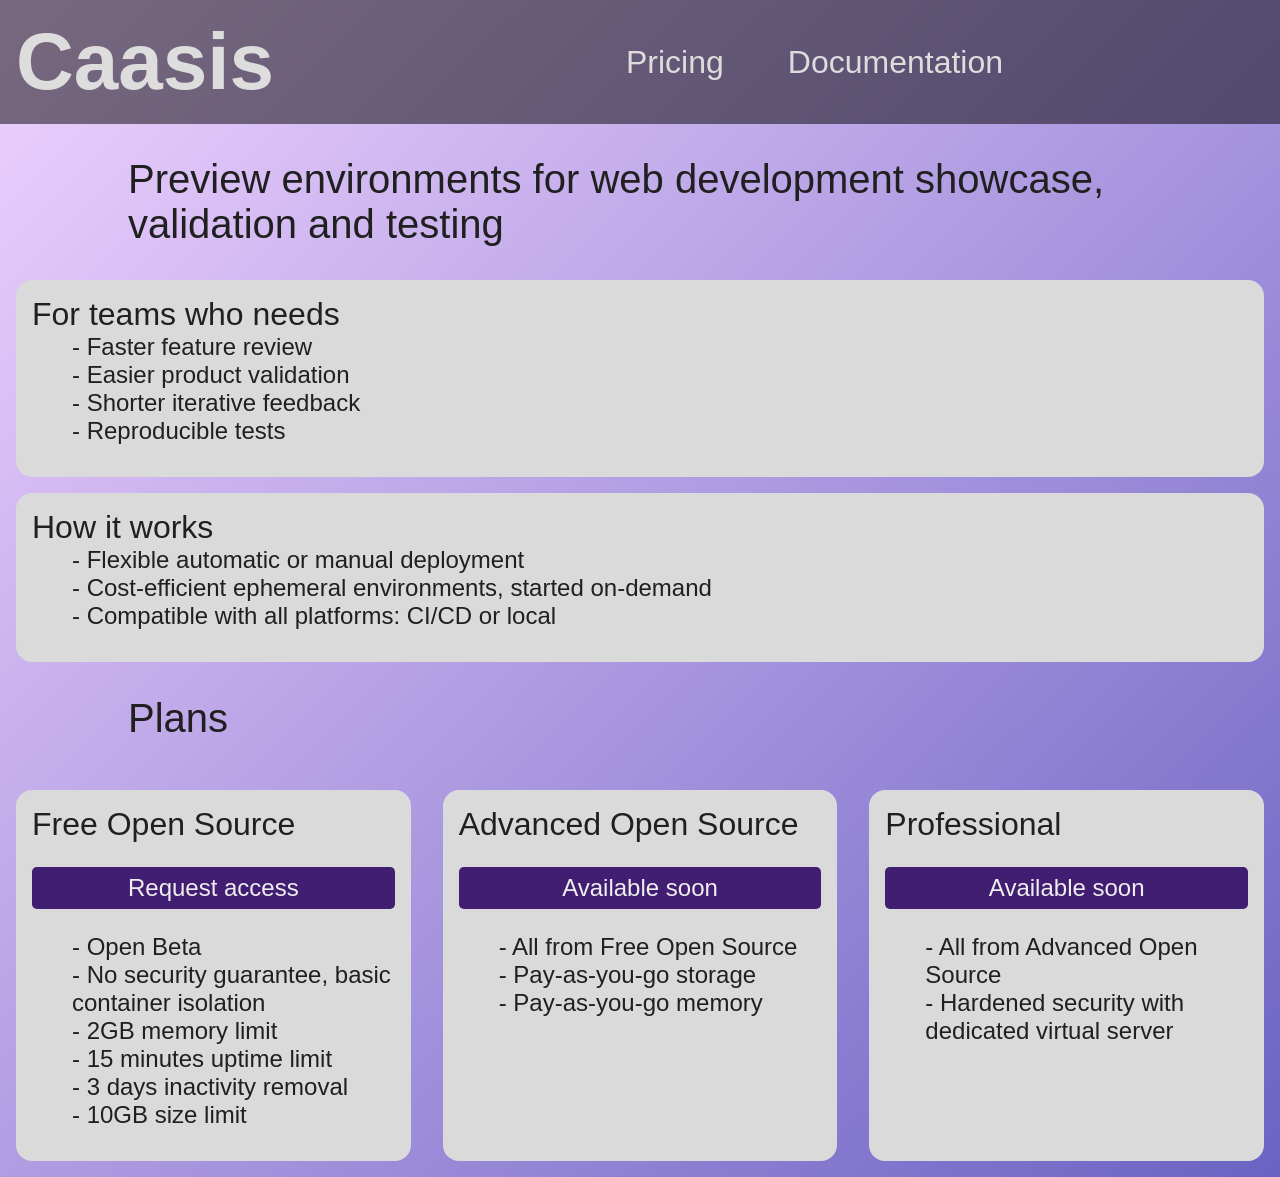
==== index.html @ 5381c2b6 "Initial commit" ====
<!doctype html>
<html lang="">

<head>
  <meta charset="utf-8">
  <meta name="viewport" content="width=device-width, initial-scale=1">
  <title>Caasis - Preview environments</title>
  <link rel="stylesheet" href="style.css">
  <meta name="description" content="">

  <meta property="og:title" content="">
  <meta property="og:type" content="">
  <meta property="og:url" content="">
  <meta property="og:image" content="">
  <meta property="og:image:alt" content="">

  <link rel="icon" href="/favicon.ico" sizes="any">
  <link rel="icon" href="/icon.svg" type="image/svg+xml">
  <link rel="apple-touch-icon" href="icon.png">
  <meta name="theme-color" content="#421e73">
</head>

<body>
  <header>
    <h1><a href="/">Caasis</a></h1>
    <h3><a href="/#pricing">Pricing</a></h3>
    <h3><a href="/docs.html">Documentation</a></h3>
  </header>
  <h2>Preview environments for web development showcase, validation and testing</h2>
  <div class="box">
    <h3>For teams who needs</h3>
    <ul>
      <li>- Faster feature review</li>
      <li>- Easier product validation</li>
      <li>- Shorter iterative feedback</li>
      <li>- Reproducible tests</li>
    </ul>
  </div>
  <div class="box">
    <h3>How it works</h3>
    <ul>
      <li>- Flexible automatic or manual deployment</li>
      <li>- Cost-efficient ephemeral environments, started on-demand</li>
      <li>- Compatible with all platforms: CI/CD or local</li>
    </ul>
  </div>
  <h2 id="pricing">Plans</h2>
  <div class="container">
    <div class="box">
      <h3>Free Open Source</h3>
      <button onclick="window.location.href='mailto:support@caasis.cloud'">Request access</button>
      <ul>
        <li>- Open Beta</li>
        <li>- No security guarantee, basic container isolation</li>
        <li>- 2GB memory limit</li>
        <li>- 15 minutes uptime limit</li>
        <li>- 3 days inactivity removal</li>
        <li>- 10GB size limit</li>
      </ul>
    </div>
    <div class="box">
      <h3>Advanced Open Source</h3>
      <button onclick="window.location.href='mailto:support@caasis.cloud'" disabled>Available soon</button>
      <ul>
        <li>- All from Free Open Source</li>
        <li>- Pay-as-you-go storage</li>
        <li>- Pay-as-you-go memory</li>
      </ul>
    </div>
    <div class="box">
      <h3>Professional</h3>
      <button onclick="window.location.href='mailto:support@caasis.cloud'" disabled>Available soon</button>
      <ul>
        <li>- All from Advanced Open Source</li>
        <li>- Hardened security with dedicated virtual server</li>
      </ul>
    </div>
  </div>
</body>
</html>
---- style.css ----
/*! HTML5 Boilerplate v9.0.1 | MIT License | https://html5boilerplate.com/ */

/* main.css 3.0.0 | MIT License | https://github.com/h5bp/main.css#readme */
/*
 * What follows is the result of much research on cross-browser styling.
 * Credit left inline and big thanks to Nicolas Gallagher, Jonathan Neal,
 * Kroc Camen, and the H5BP dev community and team.
 */

/* ==========================================================================
   Base styles: opinionated defaults
   ========================================================================== */

html {
  color: #202020;
  background: linear-gradient(135deg,#f0d2ff 0%, #6b63c3 100%);
  font-size: 1em;
  font-family: sans-serif;
  padding: 0em;
  position:absolute;
  min-width:100%;
  min-height: 100%;
}

a {
  text-decoration: none;
}

header {
  color: #ddd;
  padding: 1em;
  display: flex;
  align-items: center;
  background: rgb(0 0 0 / 50%);
}

body {
  margin: 0;
}

header h3 {
  margin: 0 1em 0 1em;
}

@media (orientation: portrait) {
  header {
    flex-direction: column;
  }
}

header a {
  color: inherit;
  display: block;
  text-align: center;
  width: 100%;
}

h1 {
  font-size: 5em;
}

h2 {
  font-weight: normal;
  font-size: 2.5em;
  margin-left: 10%;
  margin-right: 10%;
}

h3 {
  font-weight: normal;
  font-size: 2em;
  margin: 0;
}

p {
  font-size: 1.5em;
  margin: 0;
}

button {
  color: #eee;
  font-size: 1.5em;
  background-color: #421e73;
  border-radius: 0.2em;
  border: none;
  padding: 0.3em;
  margin: 1em 0 1em 0;
  width: 100%;
  cursor: pointer;
}

ul {
  margin-top: 0;
}

li {
  font-size: 1.5em;
  list-style-type: none;
}

.box {
  background-color: #dadada;
  border-radius: 1em;
  margin: 1em;
  padding: 1em;
  display: block;
}

.container {
  display: flex;
  place-content: center;
}

.code {
  font-family: monospace;
  font-size: 1rem;
  background-color: #222;
  color: #95d0a3;
  width: 100%;
  border-radius: 0.5rem;
  white-space: pre-wrap;
}

@media (orientation: landscape) {
  .container div {
    width: 100%;
  }
  h1 {
    margin: 0 4em 0 0;
  }
}
@media (orientation: portrait) {
  .container {
    flex-direction: column;
  }

  h1 {
    margin: 0;
  }
}
/*
 * Remove text-shadow in selection highlight:
 * https://twitter.com/miketaylr/status/12228805301
 *
 * Customize the background color to match your design.
 */

::-moz-selection {
  background: #b3d4fc;
  text-shadow: none;
}

::selection {
  background: #b3d4fc;
  text-shadow: none;
}

/*
 * A better looking default horizontal rule
 */

hr {
  display: block;
  height: 1px;
  border: 0;
  border-top: 1px solid #ccc;
  margin: 1em 0;
  padding: 0;
}

/*
 * Remove the gap between audio, canvas, iframes,
 * images, videos and the bottom of their containers:
 * https://github.com/h5bp/html5-boilerplate/issues/440
 */

audio,
canvas,
iframe,
img,
svg,
video {
  vertical-align: middle;
}

/*
 * Remove default fieldset styles.
 */

fieldset {
  border: 0;
  margin: 0;
  padding: 0;
}

/*
 * Allow only vertical resizing of textareas.
 */

textarea {
  resize: vertical;
}

/* ==========================================================================
   Author's custom styles
   ========================================================================== */

/* ==========================================================================
   Helper classes
   ========================================================================== */

/*
 * Hide visually and from screen readers
 */

.hidden,
[hidden] {
  display: none !important;
}

/*
 * Hide only visually, but have it available for screen readers:
 * https://snook.ca/archives/html_and_css/hiding-content-for-accessibility
 *
 * 1. For long content, line feeds are not interpreted as spaces and small width
 *    causes content to wrap 1 word per line:
 *    https://medium.com/@jessebeach/beware-smushed-off-screen-accessible-text-5952a4c2cbfe
 */

.visually-hidden {
  border: 0;
  clip: rect(0, 0, 0, 0);
  height: 1px;
  margin: -1px;
  overflow: hidden;
  padding: 0;
  position: absolute;
  white-space: nowrap;
  width: 1px;
  /* 1 */
}

/*
 * Extends the .visually-hidden class to allow the element
 * to be focusable when navigated to via the keyboard:
 * https://www.drupal.org/node/897638
 */

.visually-hidden.focusable:active,
.visually-hidden.focusable:focus {
  clip: auto;
  height: auto;
  margin: 0;
  overflow: visible;
  position: static;
  white-space: inherit;
  width: auto;
}

/*
 * Hide visually and from screen readers, but maintain layout
 */

.invisible {
  visibility: hidden;
}

/*
 * Clearfix: contain floats
 *
 * The use of `table` rather than `block` is only necessary if using
 * `::before` to contain the top-margins of child elements.
 */

.clearfix::before,
.clearfix::after {
  content: "";
  display: table;
}

.clearfix::after {
  clear: both;
}

/* ==========================================================================
   EXAMPLE Media Queries for Responsive Design.
   These examples override the primary ('mobile first') styles.
   Modify as content requires.
   ========================================================================== */

@media only screen and (min-width: 35em) {
  /* Style adjustments for viewports that meet the condition */
}

@media print,
  (-webkit-min-device-pixel-ratio: 1.25),
  (min-resolution: 1.25dppx),
  (min-resolution: 120dpi) {
  /* Style adjustments for high resolution devices */
}

/* ==========================================================================
   Print styles.
   Inlined to avoid the additional HTTP request:
   https://www.phpied.com/delay-loading-your-print-css/
   ========================================================================== */

@media print {
  *,
  *::before,
  *::after {
    background: #fff !important;
    color: #000 !important;
    /* Black prints faster */
    box-shadow: none !important;
    text-shadow: none !important;
  }

  a,
  a:visited {
    text-decoration: underline;
  }

  a[href]::after {
    content: " (" attr(href) ")";
  }

  abbr[title]::after {
    content: " (" attr(title) ")";
  }

  /*
   * Don't show links that are fragment identifiers,
   * or use the `javascript:` pseudo protocol
   */
  a[href^="#"]::after,
  a[href^="javascript:"]::after {
    content: "";
  }

  pre {
    white-space: pre-wrap !important;
  }

  pre,
  blockquote {
    border: 1px solid #999;
    page-break-inside: avoid;
  }

  tr,
  img {
    page-break-inside: avoid;
  }

  p,
  h2,
  h3 {
    orphans: 3;
    widows: 3;
  }

  h2,
  h3 {
    page-break-after: avoid;
  }
}
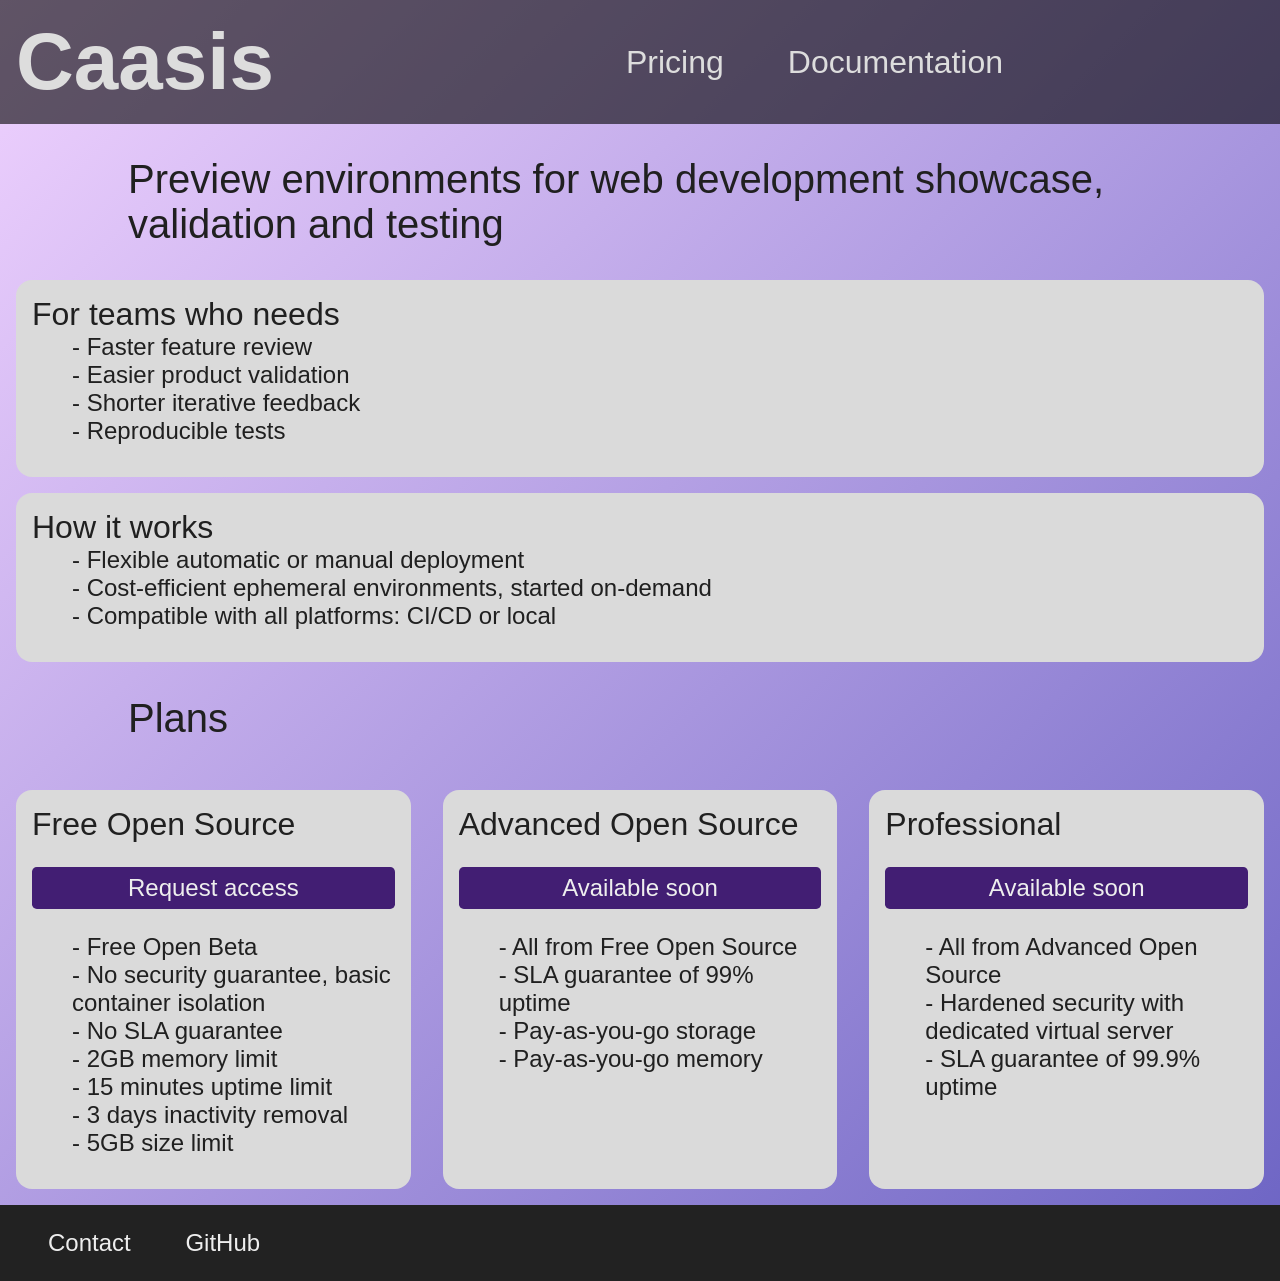
==== commit 54edfc43: "Add more information" ====
--- a/index.html
+++ b/index.html
@@ -50,12 +50,13 @@
       <h3>Free Open Source</h3>
       <button onclick="window.location.href='mailto:support@caasis.cloud'">Request access</button>
       <ul>
-        <li>- Open Beta</li>
+        <li>- Free Open Beta</li>
         <li>- No security guarantee, basic container isolation</li>
+        <li>- No SLA guarantee</li>
         <li>- 2GB memory limit</li>
         <li>- 15 minutes uptime limit</li>
         <li>- 3 days inactivity removal</li>
-        <li>- 10GB size limit</li>
+        <li>- 5GB size limit</li>
       </ul>
     </div>
     <div class="box">
@@ -63,6 +64,7 @@
       <button onclick="window.location.href='mailto:support@caasis.cloud'" disabled>Available soon</button>
       <ul>
         <li>- All from Free Open Source</li>
+        <li>- SLA guarantee of 99% uptime</li>
         <li>- Pay-as-you-go storage</li>
         <li>- Pay-as-you-go memory</li>
       </ul>
@@ -73,8 +75,13 @@
       <ul>
         <li>- All from Advanced Open Source</li>
         <li>- Hardened security with dedicated virtual server</li>
+        <li>- SLA guarantee of 99.9% uptime</li>
       </ul>
     </div>
   </div>
+  <footer>
+    <a href="mailto:contact@caasis.cloud">Contact</a>
+    <a href="https://github.com/Caasis">GitHub</a>
+  </footer>
 </body>
 </html>
--- a/style.css
+++ b/style.css
@@ -21,6 +21,11 @@
   min-width:100%;
   min-height: 100%;
 }
+@media (orientation: portrait) {
+  html {
+    font-size: 0.8em;
+  }
+}
 
 a {
   text-decoration: none;
@@ -31,7 +36,7 @@
   padding: 1em;
   display: flex;
   align-items: center;
-  background: rgb(0 0 0 / 50%);
+  background: rgb(0 0 0 / 60%);
 }
 
 body {
@@ -137,6 +142,17 @@
   h1 {
     margin: 0;
   }
+}
+
+footer {
+  font-size: 1.5em;
+  padding: 1em;
+  background-color: #222;
+}
+
+footer a {
+  padding: 1em;
+  color: #eee;
 }
 /*
  * Remove text-shadow in selection highlight:
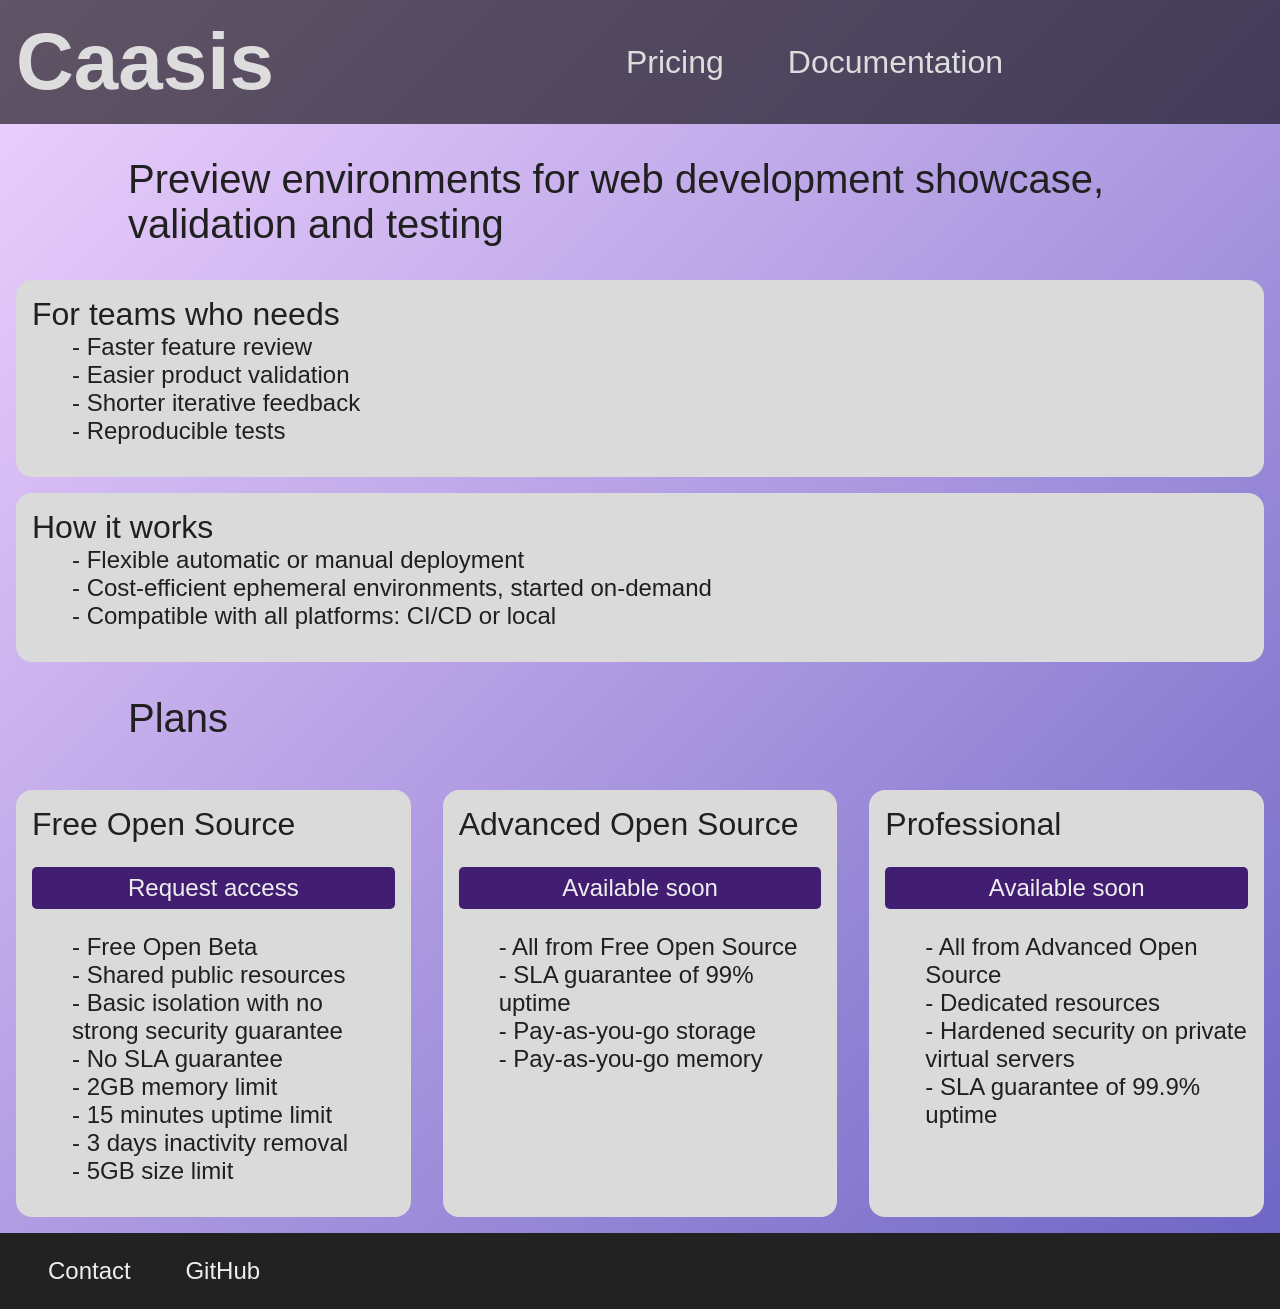
==== commit 3913a550: "Add more information" ====
--- a/index.html
+++ b/index.html
@@ -51,7 +51,8 @@
       <button onclick="window.location.href='mailto:support@caasis.cloud'">Request access</button>
       <ul>
         <li>- Free Open Beta</li>
-        <li>- No security guarantee, basic container isolation</li>
+        <li>- Shared public resources</li>
+        <li>- Basic isolation with no strong security guarantee</li>
         <li>- No SLA guarantee</li>
         <li>- 2GB memory limit</li>
         <li>- 15 minutes uptime limit</li>
@@ -74,7 +75,8 @@
       <button onclick="window.location.href='mailto:support@caasis.cloud'" disabled>Available soon</button>
       <ul>
         <li>- All from Advanced Open Source</li>
-        <li>- Hardened security with dedicated virtual server</li>
+        <li>- Dedicated resources</li>
+        <li>- Hardened security on private virtual servers</li>
         <li>- SLA guarantee of 99.9% uptime</li>
       </ul>
     </div>
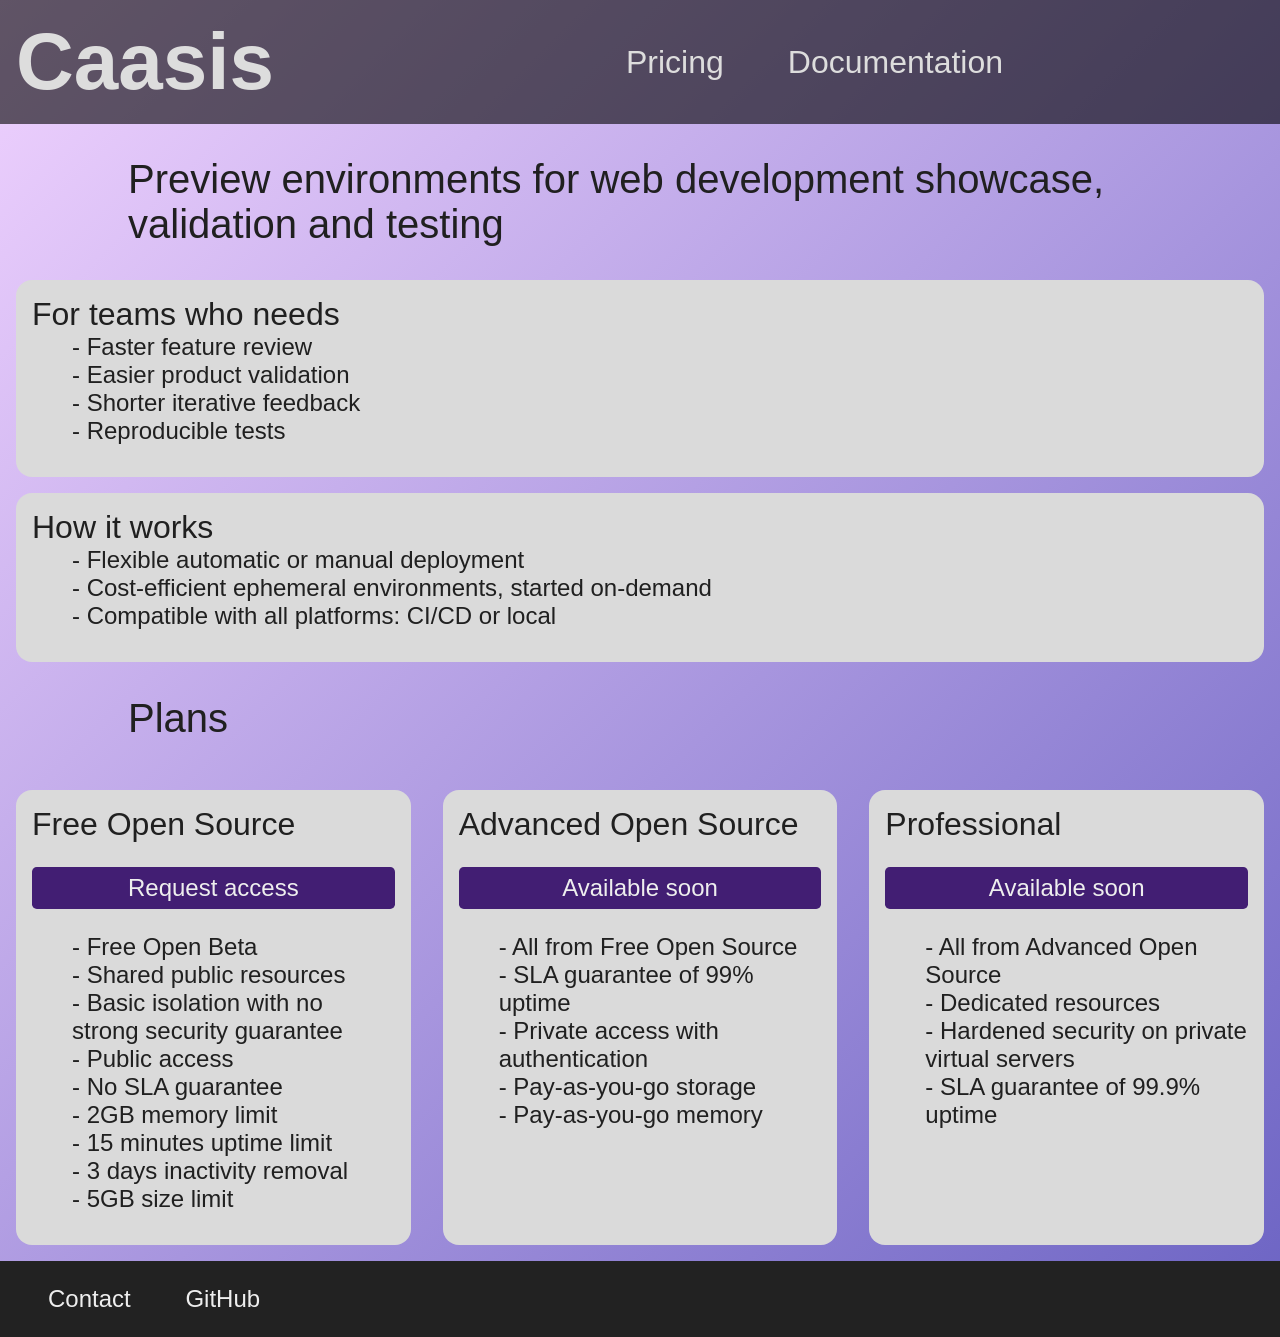
==== commit 4b522951: "Clarify Advanced Open Source" ====
--- a/index.html
+++ b/index.html
@@ -53,6 +53,7 @@
         <li>- Free Open Beta</li>
         <li>- Shared public resources</li>
         <li>- Basic isolation with no strong security guarantee</li>
+        <li>- Public access</li>
         <li>- No SLA guarantee</li>
         <li>- 2GB memory limit</li>
         <li>- 15 minutes uptime limit</li>
@@ -66,6 +67,7 @@
       <ul>
         <li>- All from Free Open Source</li>
         <li>- SLA guarantee of 99% uptime</li>
+        <li>- Private access with authentication</li>
         <li>- Pay-as-you-go storage</li>
         <li>- Pay-as-you-go memory</li>
       </ul>
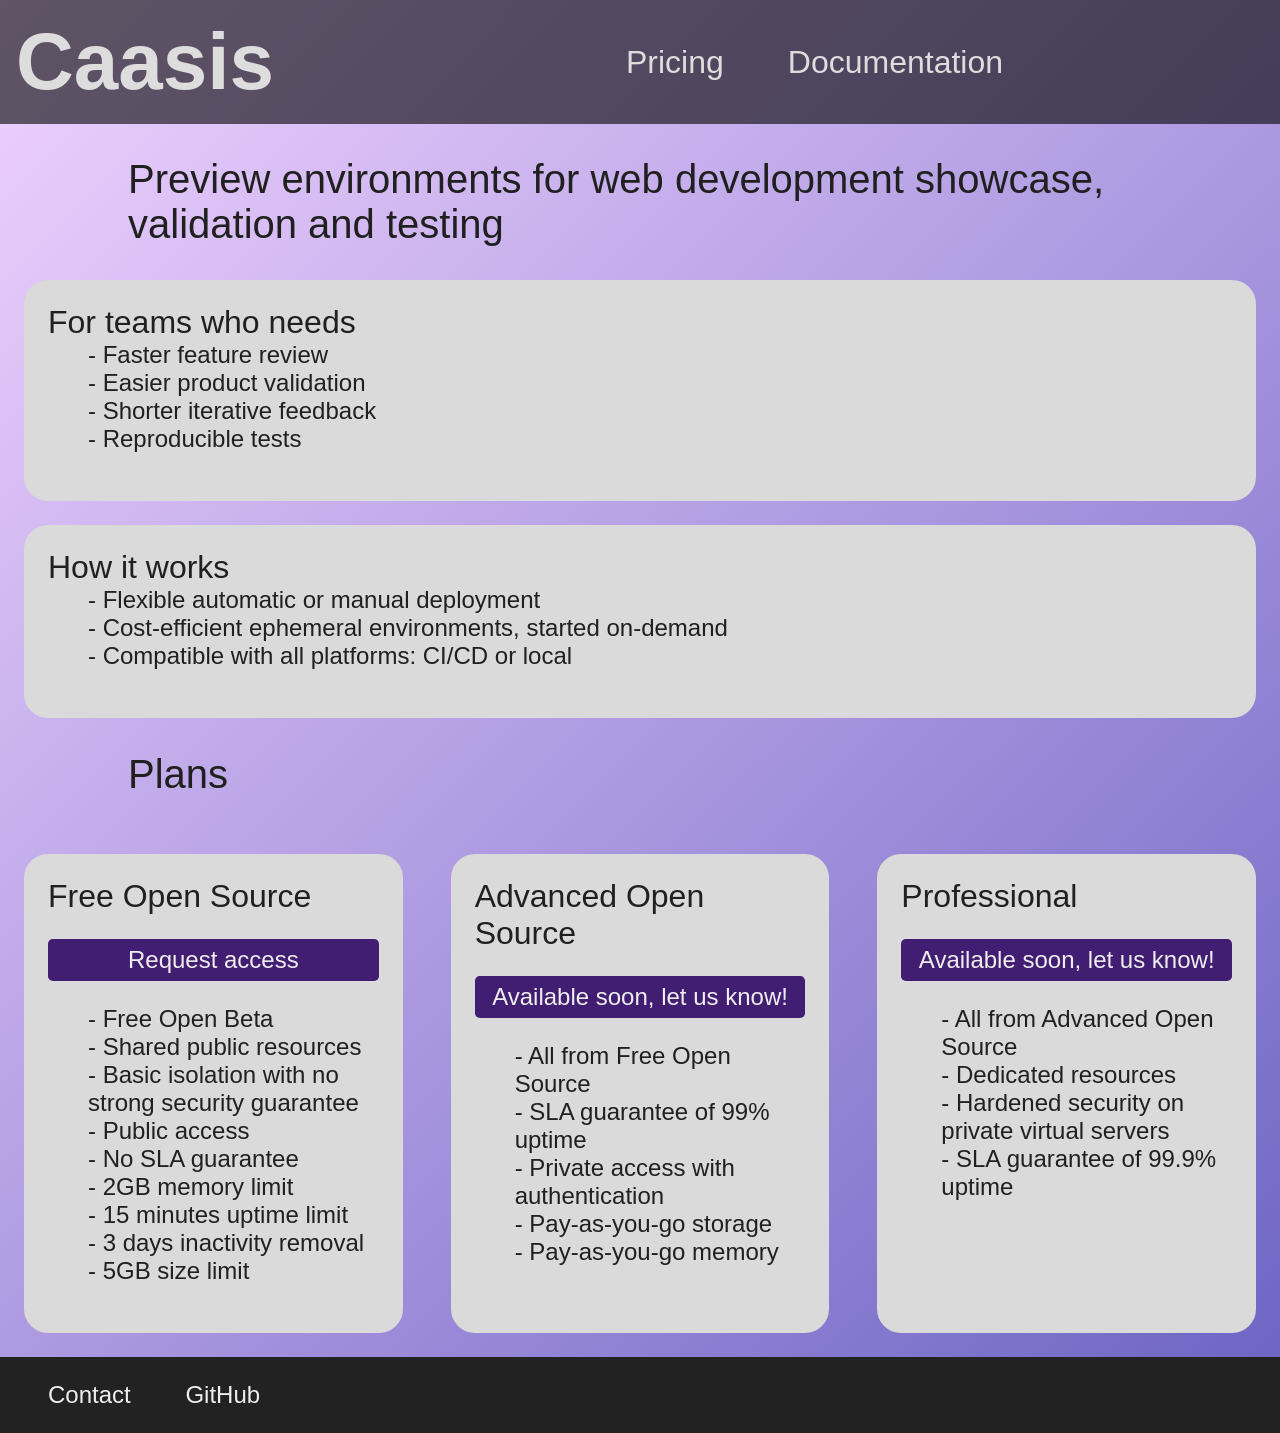
==== commit 328b8b28: "Fix typos" ====
--- a/index.html
+++ b/index.html
@@ -63,7 +63,7 @@
     </div>
     <div class="box">
       <h3>Advanced Open Source</h3>
-      <button onclick="window.location.href='mailto:support@caasis.cloud'" disabled>Available soon</button>
+      <button onclick="window.location.href='mailto:support@caasis.cloud'">Available soon, let us know!</button>
       <ul>
         <li>- All from Free Open Source</li>
         <li>- SLA guarantee of 99% uptime</li>
@@ -74,7 +74,7 @@
     </div>
     <div class="box">
       <h3>Professional</h3>
-      <button onclick="window.location.href='mailto:support@caasis.cloud'" disabled>Available soon</button>
+      <button onclick="window.location.href='mailto:support@caasis.cloud'">Available soon, let us know!</button>
       <ul>
         <li>- All from Advanced Open Source</li>
         <li>- Dedicated resources</li>
--- a/style.css
+++ b/style.css
@@ -36,7 +36,7 @@
   padding: 1em;
   display: flex;
   align-items: center;
-  background: rgb(0 0 0 / 60%);
+  background: rgb(0 0 0 / 0.6);
 }
 
 body {
@@ -66,25 +66,28 @@
 
 h2 {
   font-weight: normal;
-  font-size: 2.5em;
+  font-size: 2.5rem;
   margin-left: 10%;
   margin-right: 10%;
 }
 
 h3 {
   font-weight: normal;
-  font-size: 2em;
-  margin: 0;
+  font-size: 2rem;
+  margin: 0;
+}
+
+div {
+  font-size: 1.5rem;
 }
 
 p {
-  font-size: 1.5em;
   margin: 0;
 }
 
 button {
   color: #eee;
-  font-size: 1.5em;
+  font-size: 1.5rem;
   background-color: #421e73;
   border-radius: 0.2em;
   border: none;
@@ -94,12 +97,20 @@
   cursor: pointer;
 }
 
+button:hover {
+  box-shadow: inset 0 0 2em 0 rgb(255 255 255 / 0.2);
+}
+
+button:active {
+  box-shadow: inset 0 0 2em 0 rgb(0 0 0 / 0.4);
+}
+
 ul {
   margin-top: 0;
 }
 
 li {
-  font-size: 1.5em;
+/*   font-size: 1.5em; */
   list-style-type: none;
 }
 
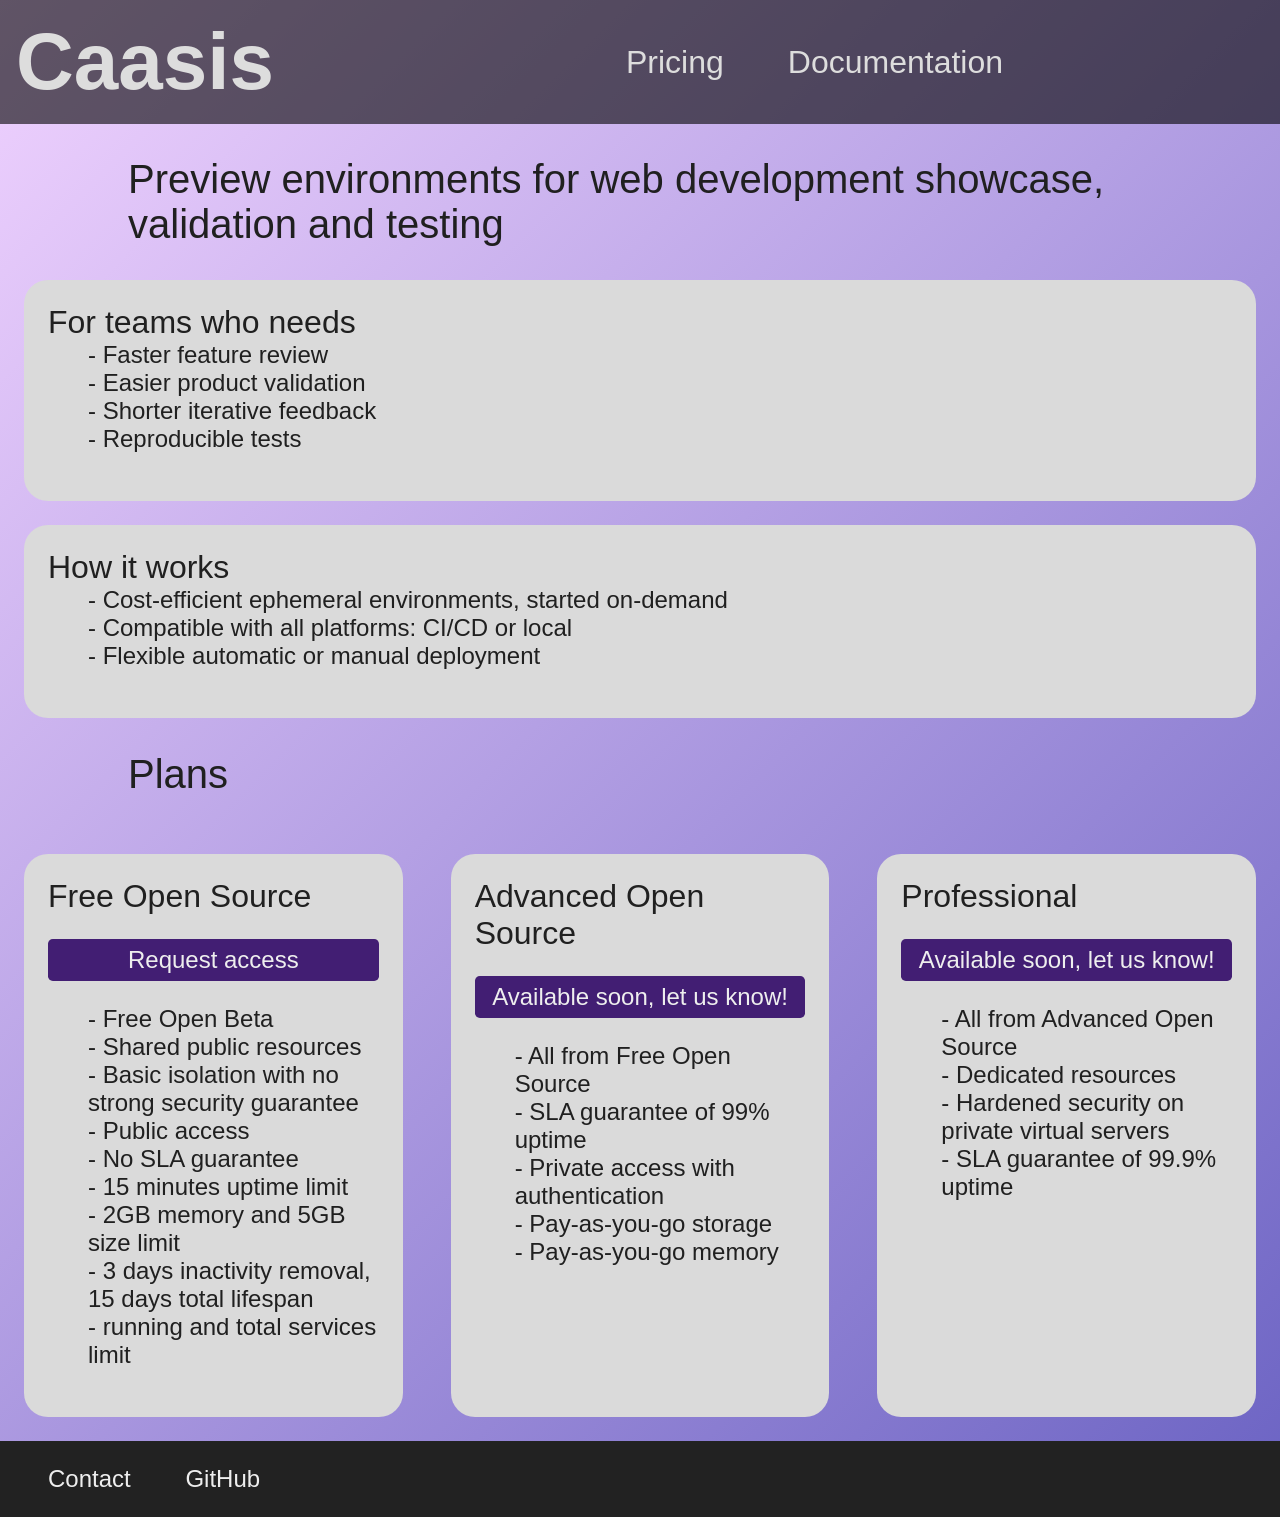
==== commit cb694941: "Update main page" ====
--- a/index.html
+++ b/index.html
@@ -39,9 +39,9 @@
   <div class="box">
     <h3>How it works</h3>
     <ul>
-      <li>- Flexible automatic or manual deployment</li>
       <li>- Cost-efficient ephemeral environments, started on-demand</li>
       <li>- Compatible with all platforms: CI/CD or local</li>
+      <li>- Flexible automatic or manual deployment</li>
     </ul>
   </div>
   <h2 id="pricing">Plans</h2>
@@ -55,10 +55,10 @@
         <li>- Basic isolation with no strong security guarantee</li>
         <li>- Public access</li>
         <li>- No SLA guarantee</li>
-        <li>- 2GB memory limit</li>
         <li>- 15 minutes uptime limit</li>
-        <li>- 3 days inactivity removal</li>
-        <li>- 5GB size limit</li>
+        <li>- 2GB memory and 5GB size limit</li>
+        <li>- 3 days inactivity removal, 15 days total lifespan</li>
+        <li>- running and total services limit</li>
       </ul>
     </div>
     <div class="box">
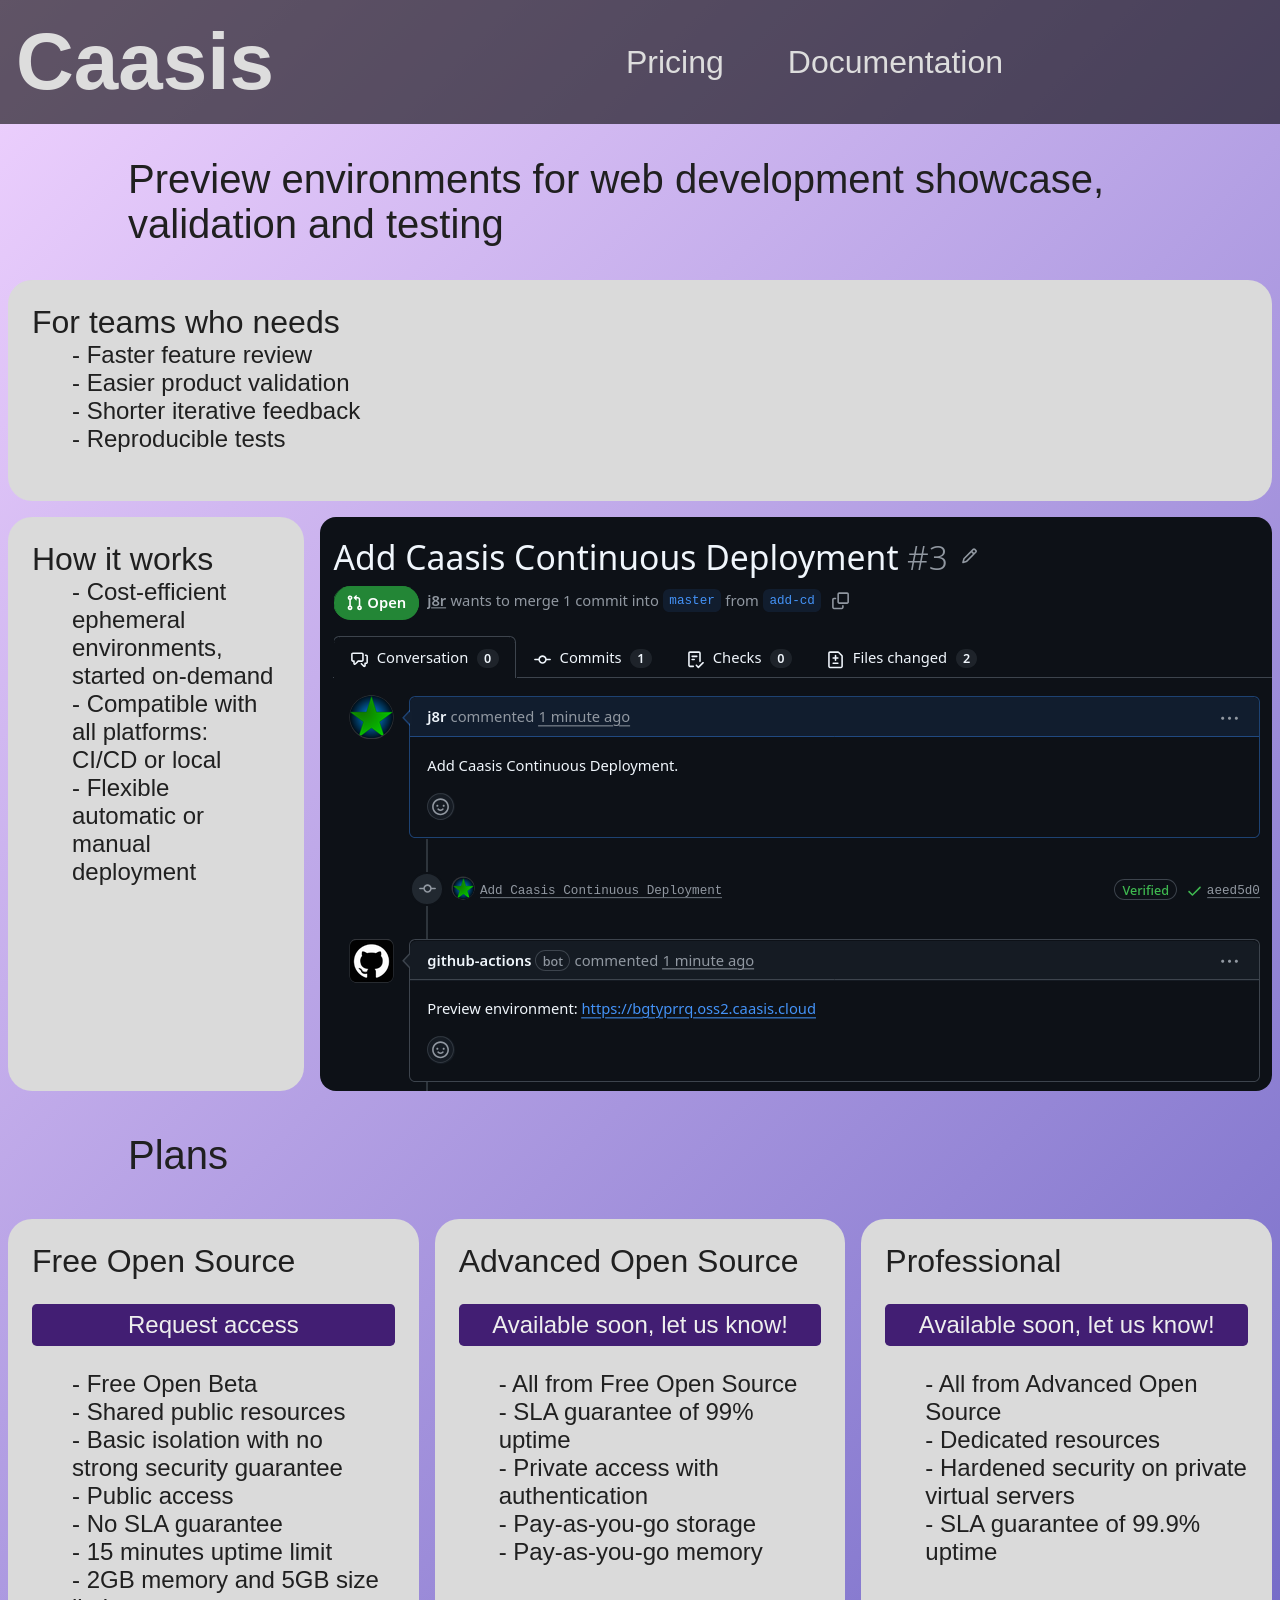
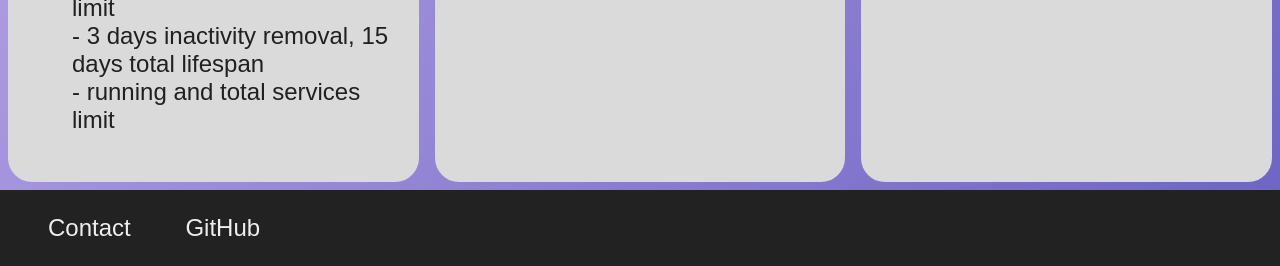
==== commit 65d0c512: "Add screenshot" ====
--- a/index.html
+++ b/index.html
@@ -36,13 +36,17 @@
       <li>- Reproducible tests</li>
     </ul>
   </div>
-  <div class="box">
-    <h3>How it works</h3>
-    <ul>
-      <li>- Cost-efficient ephemeral environments, started on-demand</li>
-      <li>- Compatible with all platforms: CI/CD or local</li>
-      <li>- Flexible automatic or manual deployment</li>
-    </ul>
+  <div class="container">
+    <div class="box">
+      <h3>How it works</h3>
+      <ul>
+        <li>- Cost-efficient ephemeral environments, started on-demand</li>
+        <li>- Compatible with all platforms: CI/CD or local</li>
+        <li>- Flexible automatic or manual deployment</li>
+      </ul>
+    </div>
+    <img src="pr-screenshot.png" id="screenshot"/>
+    </div>
   </div>
   <h2 id="pricing">Plans</h2>
   <div class="container">
--- a/style.css
+++ b/style.css
@@ -117,7 +117,7 @@
 .box {
   background-color: #dadada;
   border-radius: 1em;
-  margin: 1em;
+  margin: 0.5rem;
   padding: 1em;
   display: block;
 }
@@ -164,6 +164,14 @@
 footer a {
   padding: 1em;
   color: #eee;
+}
+
+#screenshot {
+  max-width: 100%;
+  height: auto;
+  margin: 0.5rem;
+  border-radius: 1rem;
+/*   display: flex; */
 }
 /*
  * Remove text-shadow in selection highlight:
